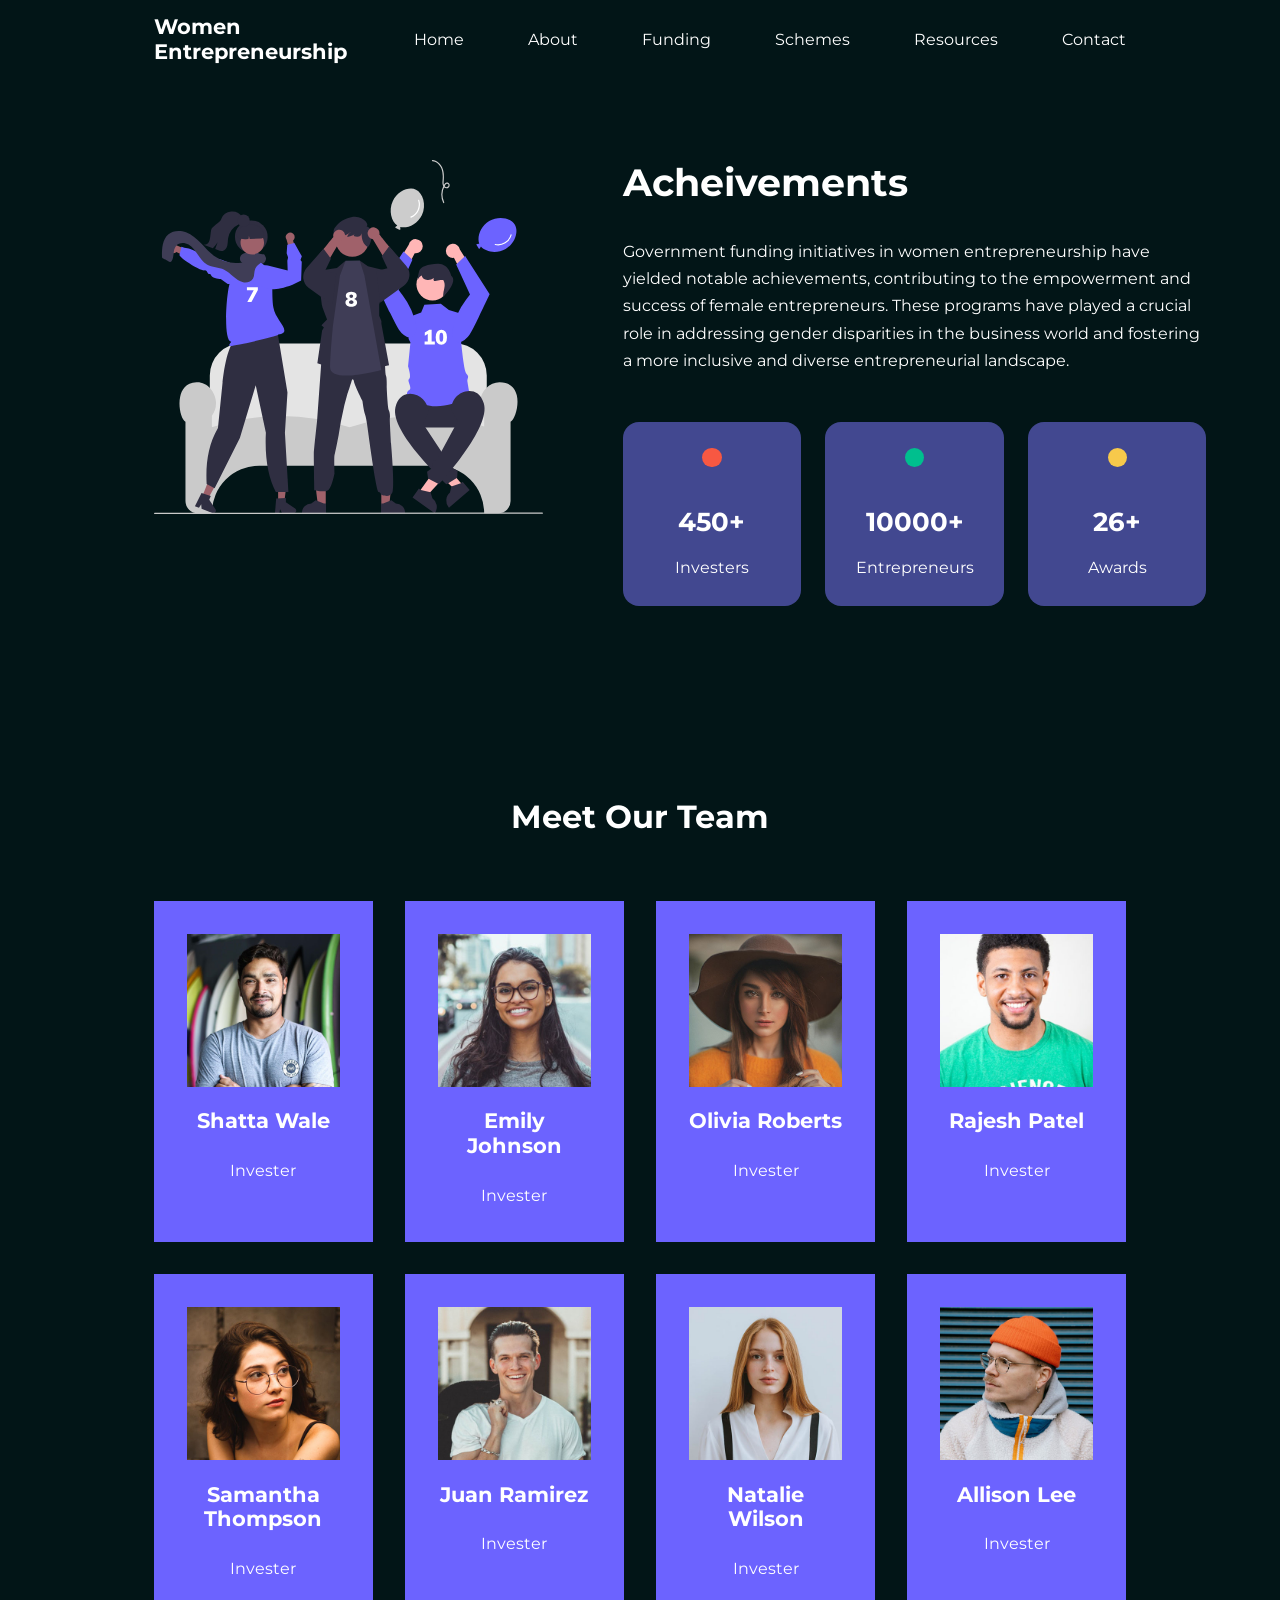
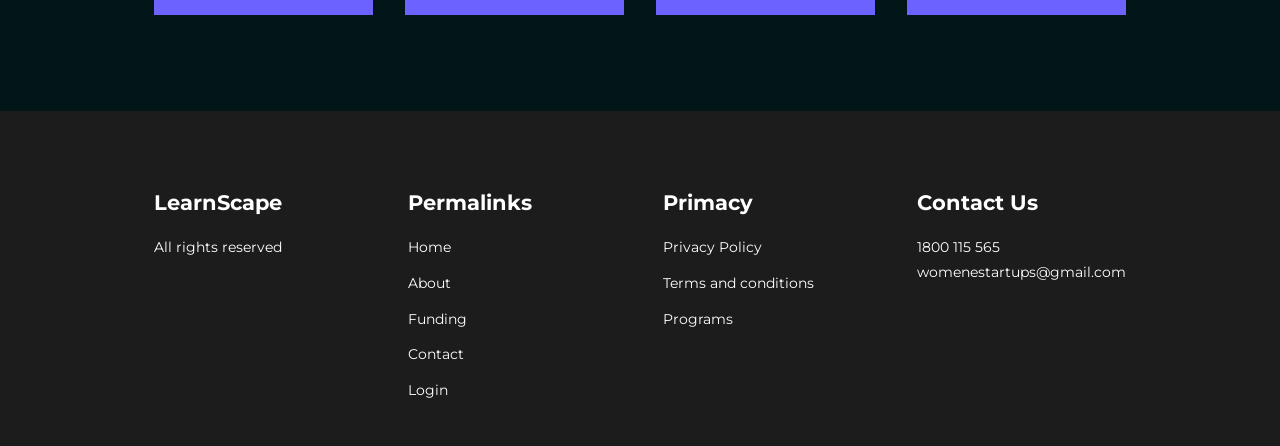
==== LearnScape/about.html @ 10efad9d "Add files via upload" ====
<!DOCTYPE html>
<html lang="en">
<head>
    <meta charset="UTF-8">
    <meta name="viewport" content="width=device-width, initial-scale=1.0">
    <title>About</title>
    <link rel="stylesheet" href="index.css">
    <link rel="stylesheet" href="about.css">
    <script src="main.js"></script>

            <!--FAV ICONS-->
    <link rel="stylesheet" href="https://unicons.iconscout.com/release/v4.0.8/css/line.css">

        <!--GOOGLE FONTS (MONTESERRAT)-->
    <link rel="preconnect" href="https://fonts.googleapis.com">
    <link rel="preconnect" href="https://fonts.gstatic.com" crossorigin>
    <link href="https://fonts.googleapis.com/css2?family=Montserrat:wght@300;400;500;600;700;800;900&display=swap" rel="stylesheet">



</head>
<body>
                                <!--   NAVBAR    -->
    <nav>
        <div class="container nav__container">
            <a href="index.html"><h4>Women Entrepreneurship</h4></a>
            <ul class="nav__menu">
                <li><a href="index.html">Home</a></li>
                <li><a href="about.html">About</a></li>
                <li><a href="courses.html">Funding</a></li>
                <li><a href="contact.html">Schemes</a></li>
                <li><a href="login.html">Resources</a></li>
                <li><a href="login.html">Contact</a></li>
            </ul>    
        </div>
    </nav>

                                <!--    ACHEIVEMENTS   -->
    
    <section class="about__acheivements">
        <div class="container about__acheivements-container">
            <div class="about__acheivements-left">               
                 <img src="./images/about achievements.svg">
            </div>
            <div class="about__acheivements-left"> 
                <h1>Acheivements</h1> 
                <p>
                    Government funding initiatives in women entrepreneurship have yielded notable achievements, contributing to the empowerment and success of female entrepreneurs. These programs have played a crucial role in addressing gender disparities in the business world and fostering a more inclusive and diverse entrepreneurial landscape.
                </p>
                <div class="acheivements__cards">
                    <article class="acheivement__card">
                        <span class="acheivement__icon">
                            <i class="uil uil-video"></i>
                        </span>
                        <h3>450+</h3>
                        <p>Investers</p>
                    </article>

                    <article class="acheivement__card">
                        <span class="acheivement__icon">
                            <i class="uil uil-users-alt"></i>
                        </span>
                        <h3>10000+</h3>
                        <p>Entrepreneurs</p>
                    </article>

                    <article class="acheivement__card">
                        <span class="acheivement__icon">
                            <i class="uil uil-trophy"></i>
                        </span>
                        <h3>26+</h3>
                        <p>Awards</p>
                    </article>

                </div>             
            </div>
        </div>
    </section>

                                <!--    TUTORS     -->

    <section class="team">
        <h2>Meet Our Team</h2>
        <div class="container team__container">
            <article class="team__member">
                <div class="team__member-image">
                    <img src="images/tm1.jpg">
                </div>
                <div class="team__member-info">
                    <h4>Shatta Wale</h4>
                    <p>Invester</p>
                </div>
                <div class="team__member-socials">
                    <a href="https://instagram.com" target="_blank"><i class="uil uil-instagram"></i></a>
                    <a href="https://twitter.com" target="_blank"><i class="uil uil-twitter"></i></a>
                    <a href="https://linkedin.com" target="_blank"><i class="uil uil-linkedin"></i></a>
                </div>
            </article>

            <article class="team__member">
                <div class="team__member-image">
                    <img src="images/tm2.jpg">
                </div>
                <div class="team__member-info">
                    <h4> Emily Johnson</h4>
                    <p>Invester</p>
                </div>
                <div class="team__member-socials">
                    <a href="https://instagram.com" target="_blank"><i class="uil uil-instagram"></i></a>
                    <a href="https://twitter.com" target="_blank"><i class="uil uil-twitter"></i></a>
                    <a href="https://linkedin.com" target="_blank"><i class="uil uil-linkedin"></i></a>
                </div>
            </article>

            <article class="team__member">
                <div class="team__member-image">
                    <img src="images/tm3.jpg">
                </div>
                <div class="team__member-info">
                    <h4>Olivia Roberts</h4>
                    <p>Invester</p>
                </div>
                <div class="team__member-socials">
                    <a href="https://instagram.com" target="_blank"><i class="uil uil-instagram"></i></a>
                    <a href="https://twitter.com" target="_blank"><i class="uil uil-twitter"></i></a>
                    <a href="https://linkedin.com" target="_blank"><i class="uil uil-linkedin"></i></a>
                </div>
            </article>

            <article class="team__member">
                <div class="team__member-image">
                    <img src="images/tm4.jpg">
                </div>
                <div class="team__member-info">
                    <h4> Rajesh Patel</h4>
                    <p>Invester</p>
                </div>
                <div class="team__member-socials">
                    <a href="https://instagram.com" target="_blank"><i class="uil uil-instagram"></i></a>
                    <a href="https://twitter.com" target="_blank"><i class="uil uil-twitter"></i></a>
                    <a href="https://linkedin.com" target="_blank"><i class="uil uil-linkedin"></i></a>
                </div>
            </article>

            <article class="team__member">
                <div class="team__member-image">
                    <img src="images/tm5.jpg">
                </div>
                <div class="team__member-info">
                    <h4>Samantha Thompson</h4>
                    <p>Invester</p>
                </div>
                <div class="team__member-socials">
                    <a href="https://instagram.com" target="_blank"><i class="uil uil-instagram"></i></a>
                    <a href="https://twitter.com" target="_blank"><i class="uil uil-twitter"></i></a>
                    <a href="https://linkedin.com" target="_blank"><i class="uil uil-linkedin"></i></a>
                </div>
            </article>

            <article class="team__member">
                <div class="team__member-image">
                    <img src="images/tm6.jpg">
                </div>
                <div class="team__member-info">
                    <h4>Juan Ramirez</h4>
                    <p>Invester</p>
                </div>
                <div class="team__member-socials">
                    <a href="https://instagram.com" target="_blank"><i class="uil uil-instagram"></i></a>
                    <a href="https://twitter.com" target="_blank"><i class="uil uil-twitter"></i></a>
                    <a href="https://linkedin.com" target="_blank"><i class="uil uil-linkedin"></i></a>
                </div>
            </article>

            <article class="team__member">
                <div class="team__member-image">
                    <img src="images/tm7.jpg">
                </div>
                <div class="team__member-info">
                    <h4>Natalie Wilson</h4>
                    <p>Invester</p>
                </div>
                <div class="team__member-socials">
                    <a href="https://instagram.com" target="_blank"><i class="uil uil-instagram"></i></a>
                    <a href="https://twitter.com" target="_blank"><i class="uil uil-twitter"></i></a>
                    <a href="https://linkedin.com" target="_blank"><i class="uil uil-linkedin"></i></a>
                </div>
            </article>

            <article class="team__member">
                <div class="team__member-image">
                    <img src="images/tm8.jpg">
                </div>
                <div class="team__member-info">
                    <h4>Allison Lee</h4>
                    <p>Invester</p>
                </div>
                <div class="team__member-socials">
                    <a href="https://instagram.com" target="_blank"><i class="uil uil-instagram"></i></a>
                    <a href="https://twitter.com" target="_blank"><i class="uil uil-twitter"></i></a>
                    <a href="https://linkedin.com" target="_blank"><i class="uil uil-linkedin"></i></a>
                </div>
            </article>


        </div>
    </section>

                                <!--   FOOTER   -->

    <footer class="footer">
        <div class="container footer__container">
            <div class="footer__1">
                <a href="index.html" class="footer__logo"><h4>LearnScape</h4></a>
                <p>All rights reserved</p>
            </div>
            <div class="footer__2">
                <h4>Permalinks</h4>
                <ul class="permalinks">
                    <li><a href="index.html">Home</a></li>
                    <li><a href="about.html">About</a></li>
                    <li><a href="courses.html">Funding</a></li>
                    <li><a href="contact.html">Contact</a></li>
                    <li><a href="login.html">Login</a></li>
                </ul>
            </div>
            <div class="footer__3">
                <h4>Primacy</h4>
                <ul class="privacy">
                    <li><a href="#">Privacy Policy</a></li>
                    <li><a href="#">Terms and conditions</a></li>
                    <li><a href="#">Programs</a></li>
                </ul>           
            </div>
            <div class="footer__4">
                <h4>Contact Us</h4>
                <p>1800 115 565</p>
                <p>womenestartups@gmail.com</p>
                <ul class="footer__socials">
                    <li><a href="#"><i class="uil uil-facebook-f"></i></a></li>
                    <li><a href="#"><i class="uil uil-instagram-alt"></i></a></li>
                    <li><a href="#"><i class="uil uil-twitter"></i></a></li>
                    <li><a href="#"><i class="uil uil-linkedin"></i></a></li>
                </ul>
            </div>
        </div>
    </footer>

</body>
</html>
---- LearnScape/index.css ----
*{
    margin: 0;
    padding: 0;
    border: 0;
    box-sizing: 0;
    list-style: none;
    outline: 0;
    text-decoration: none;
}

:root {
    --color-bg: linear-gradient(90deg, rgba(0, 0, 0, 1) 0%, rgba(2, 21, 23, 1) 50%, rgba(2, 43, 76, 1) 100%);
    --color-white: white;
    --color-orange: orange;
    --color-black: black;
    --color-btn: chartreuse;
    --color-red: rgb(255, 2, 2);
    --color-bg1: rgba(2, 21, 23, 1);
    --color-primary: linear-gradient(90deg, rgba(202, 202, 202, 0.98) 0%, rgba(232, 232, 232, 1) 50%, rgba(255, 255, 255, 1) 100%);
    --color-bg2: #1f2641;
    --color-sec: #424890;
    --color-bg3: #6c63ff;
    --color-green: #00bf8e;
    --color-yellow: #f7c94b;
    --color-lred: #f75842;


    


    --container-width-lg: 76%;
    --container-width-md: 90%;
    --container-width-sm: 94%;
    --transition: all 500ms ease;
}

body{
    font-family: 'Montserrat', sans-serif;
    line-height: 1.7;
    color: var(--color-white);
    background: var(--color-bg1);
}
.container{
    width: var(--container-width-lg);
    margin: 0 auto;
}

section{
    padding: 6rem 0;        /* 1rem = 16px */
}

h1, h2, h3, h4, h5{
    line-height: 1.2;
}

h1{
    font-size: 2.4rem;
}

h2{
    font-size: 2rem;
}

h3{
    font-size: 1.6rem;
}

h4{
    font-size: 1.3rem;
}

a{
    color: var(--color-white);
}

img{
    width: 100%;
    display: block;
    object-fit: cover;
}

.btn{
    display: inline-block;
    padding: 1rem 2rem;
    background: var(--color-white);
    color: var(--color-black);
    border: solid 1px transparent;
    border-radius: 40px;
    transition: var(--transition);
}

.btn:hover{
    background: transparent;
    border-color: var(--color-red);
    color: var(--color-btn);
}

.btn-primary{
    background-color: var(--color-red);
    color: var(--color-white);
}

/********* NAVBAR *************/
nav{
    background: transparent;
    width: 100vw;
    height: 5rem;
    top: 0;
    z-index: 11;
    position: fixed;
}

.nav__container{
    height: 100%;
    display: flex;
    justify-content: space-between;
    align-items: center;
}

.nav__menu{
    display: flex;
    align-items: center;
    gap: 4rem;
}

.nav__menu a{
    font-size: 1rem;
    transition: var(--transition);
}
.nav__menu a:hover{
    color: var(--color-orange)
}

.window-scroll{
    background: rgba(19, 18, 18, 0.9);
    box-shadow: 0 1rem 2rem rgba(0, 0, 0, 0.2);
}


/******************* HEADER *************************/
header{
    position: relative;
    height: 70vh;
    top: 8rem;
    margin-bottom: 13rem;
    overflow: hidden;
}

.header__container{
    display: grid;
    grid-template-columns: 1fr 1fr;
    align-items: center;
    gap: 5rem;
    height: 100%;
}

.header__left p{
    margin: 2rem 0 1.5rem;
}

.header__left-people{
    width: 100%;
    display: flex;
    justify-content: flex-start;
    align-items: center;
    margin-top: 2rem;
    gap: 1rem;
    margin-bottom: 5rem;
}

.header__left-people img{
    width: 181.79px;
    height: 38px;
}

/***************  CATEGORIES   *******************/
.categories{
    background: var(--color-black);
    height: 18rem;
}

.categories h1{
    line-height: 1rem;
    margin-bottom: 5rem;
}

.categories__container{
    display: grid;
    grid-template-columns: 60% 40%;
    gap: 8rem;
}

.categories__left{
    display: grid;
    grid-template-columns: repeat(3, 1fr);
    gap: 1.5rem;
    margin-top: 2rem;
}

.category{
    background: var(--color-primary);
    padding: 1rem;
    border-radius: 2rem;
    transition: var(--transition);
    color: rgb(22, 18, 18);
    border: 2px solid white;
    text-align: center;
}

.categories__right{
    margin-right: 4rem;
}

.categories__right p{
    margin: 1rem 0 3rem;
}

.category__icon{    
    border: 1px solid black;
    padding: 0.7rem;
    border-radius: 0.9rem;

}

.category h5{
    margin: 2rem 0 1rem;
}

.category p{
    font-size: 0.85rem;
}

.category:hover{
    scale: 1.1;
    box-shadow: 0, 3rem, 3rem var(--color-bg2);
}

/*********************  FAQ  **********************/
.faqs{
    background: rgb(5, 5, 38);
    box-shadow: inset 0 0 3rem rgba(0, 0, 0, 0.5);
}

.faqs h2{
    margin-top: 5rem;
    text-align: center;
    margin-bottom: 3rem;
}

.faq{
    padding: 2rem;
    display: flex;
    align-items: center;
    height: fit-content;
    gap: 2rem;
    background: var(--color-sec);
    cursor: pointer;
    margin-top: 2rem;
}

.faqs__container{
    display: grid;
    grid-template-columns: 1fr 1fr;
    gap: 1rem;
}

.faq h4{
    font-size: 1rem;
    line-height: 2.2;
}

.faq__icon{
    align-self: flex-start;
    font-size: 1.2 rem;
}

.faq p{
    margin: 0.8rem;
    display: none;
}


.faq.open p{
    display: block;
}


/********************   TESTIMONIALS  **************************/

.testimonials__container{
    overflow-x: hidden;
    position: relative;
    margin-bottom: 5rem;
}

.testimonials__container h2{
    text-align: center;
    margin-bottom: 5rem;
}

.testimonial{
    padding-top: 2rem;
}

.avatar{
    width: 6rem;
    height: 6rem;
    border-radius: 50%;
    overflow: hidden;
    margin: 0 auto 1rem;
    border: 0.5rem solid rgb(155, 18, 200);
}

.testimonial__info{
    text-align: center;
}

.testimonial__body{
    background: var(--color-orange);
    padding: 2rem;
    margin-top: 3rem;
    position: relative;
}

.testimonial__body::before{
    content: "";
    background: linear-gradient(135deg, transparent, var(--color-orange), var(--color-orange), var(--color-orange));
    display: block;
    width: 3rem;
    height: 3rem;
    position: absolute;
    left: 50%;
    top: -1.5rem;
    transform: rotate(45deg);
}

/******************  TRUSTED BY   *****************/
.trust{
    background: rgb(38, 5, 38);

}

.trust__container h2{
    text-align: center;
    margin-bottom: 5rem;
}

.trust__image{
    display: flex;
    justify-content: space-between;
    gap: 5rem;
}

.trust__image img{
    width: 200px;
    height: 45px;
}

/*******************  FOOTER    *****************/
footer{
    background: rgb(29, 28, 28);
    padding-top: 5rem;
    font-size: 0.9rem;
    padding-bottom: 2rem;
}

.footer__container{
    display: grid;
    grid-template-columns: repeat(4 ,1fr);
    gap: 5rem;
}

.footer__container > div h4{
    margin-bottom: 1.2rem;
}

.footer__1 p{
    margin: 0 0 2rem;
}

footer ul li{
    margin-bottom: 0.7rem;
}

footer ul li a:hover{
    text-decoration: underline;
}

.footer__socials{
    display: flex;
    gap: 1rem;
    font-size: 1.2rem;
    margin-top: 2rem;
}
---- LearnScape/about.css ----
/*************    ACHEIVEMENTS     **************/

.about__acheivements{
    padding-top: 10rem;
}

.about__acheivements-left h1{
    padding-bottom: 2rem;
}


.about__acheivements-container{
    display: grid;
    grid-template-columns: 40% 60%;
    gap: 5rem;
}

.about__acheivements-right > p{
    margin: 1.6rem 0 2.5rem;
}

.acheivements__cards{
    display: grid;
    grid-template-columns: repeat(3, 1fr);
    margin-top: 3rem;
    gap: 1.5rem;
}

.acheivement__card{
    background: var(--color-sec);
    padding: 1.6rem;
    border-radius: 1rem;
    text-align: center;
    transition: var(--transition);
}

.acheivement__card:hover{
    background: var(--color-bg2);
    box-shadow: 0 3rem 3rem rgba(0, 0, 0, 0.3);
}

.acheivement__icon{
    background: var(--color-lred);
    padding: 0.6rem;
    border-radius: 1rem;
    display: inline-block;
    margin-bottom: 2rem;
    font-size: 2rem;
}

.acheivement__card:nth-child(2)
.acheivement__icon{
    background: var(--color-green);
}

.acheivement__card:nth-child(3)
.acheivement__icon{
    background: var(--color-yellow);
}

.acheivement__card p{
    margin-top: 1rem;
}

/************    TEAM      ****************/
.team h2{
    text-align: center;
    padding-bottom: 4rem;
}
.team__container{
    display: grid;
    grid-template-columns: repeat(4, 1fr);
    gap: 2rem;
}

.team__member{
    background: var(--color-bg3);
    padding: 2rem;
    border: 1px solid transparent;
    transition: var(--transition);
    position: relative;
    overflow: hidden;

}

.team__member:hover{
    background: transparent;
    border-color: var(--color-bg3);
}

.team__member-info *{
    text-align: center;
    margin-top: 1.4rem;
}

.team__member-socials{
    position: absolute;
    top: 50%;
    right: -100%;
    display: flex;
    flex-direction: column;
    transform: translateY(-50%);
    background: var(--color-bg2);
    border-radius: 2rem 0 0 1rem;
    transition: var(--transition);
}

.team__member:hover 
.team__member-socials{
    right: 0;
}

.team__member-socials a{
    padding: 1rem;
}
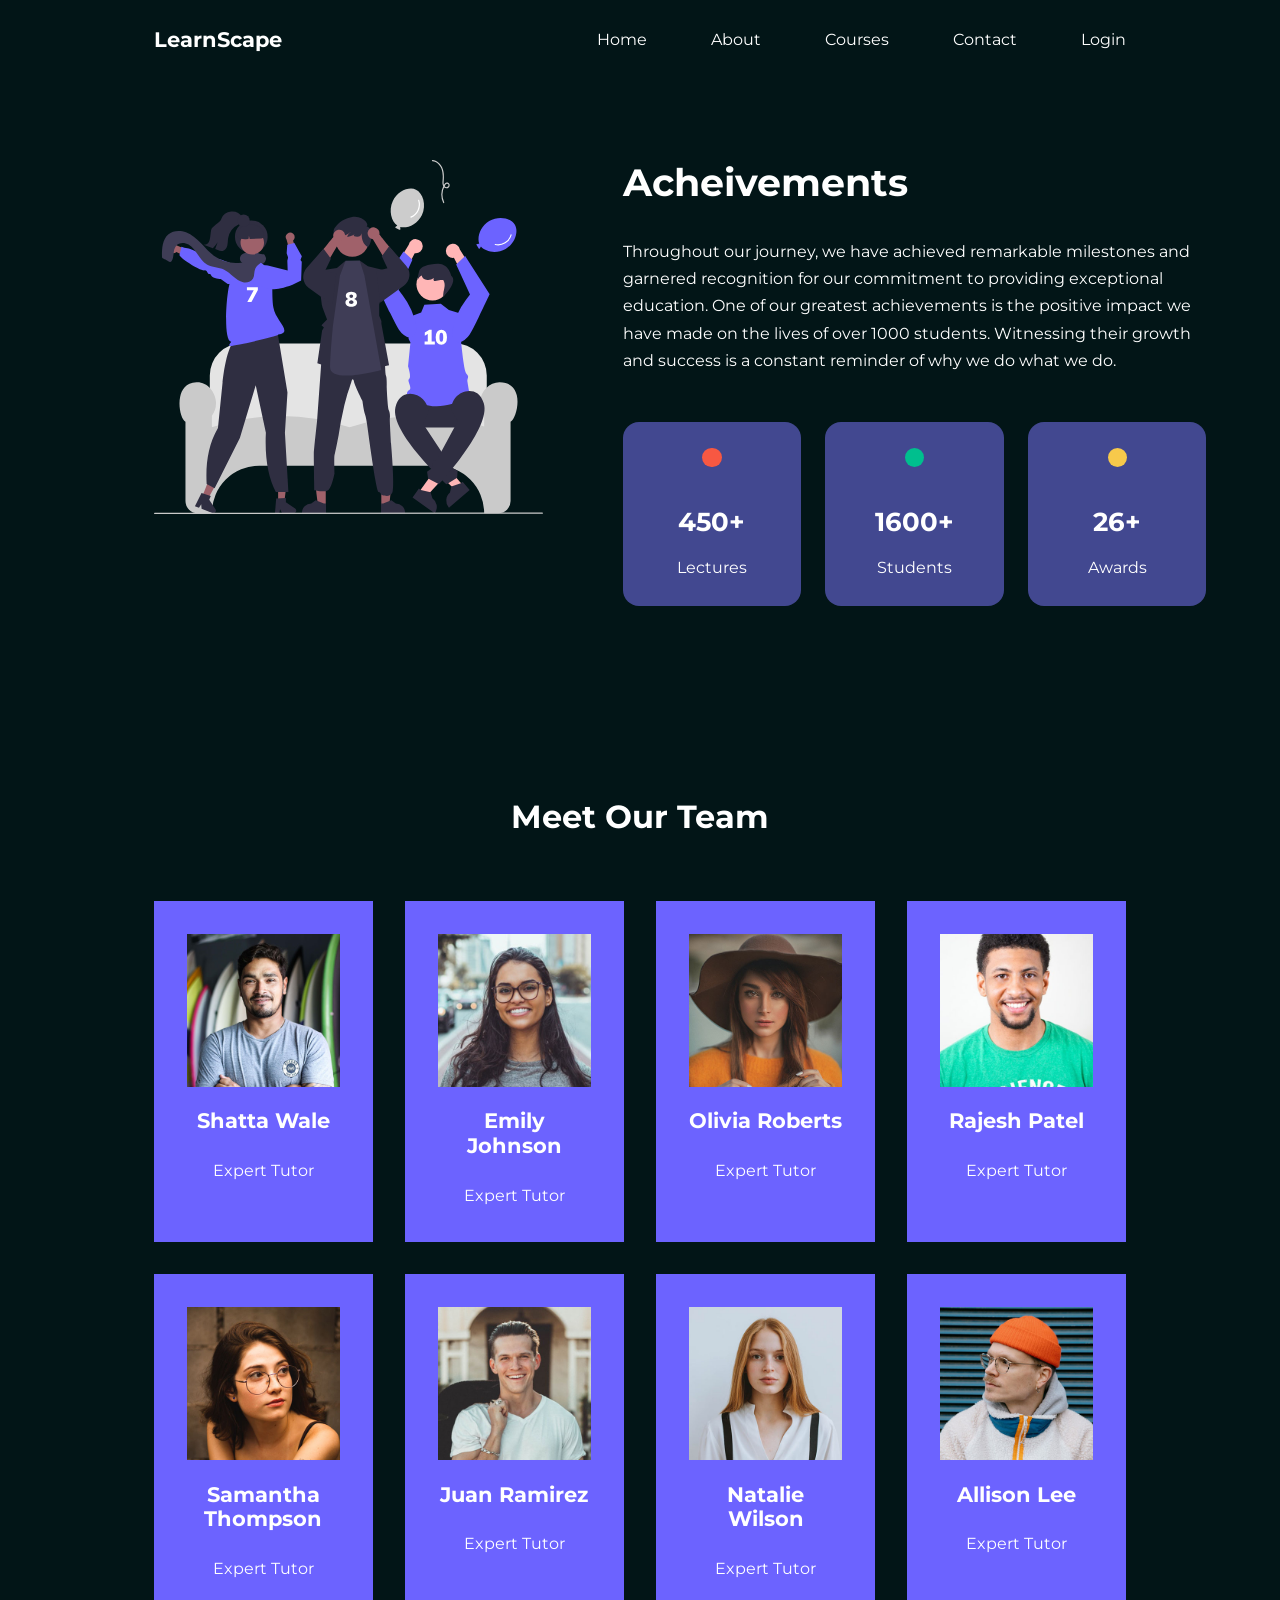
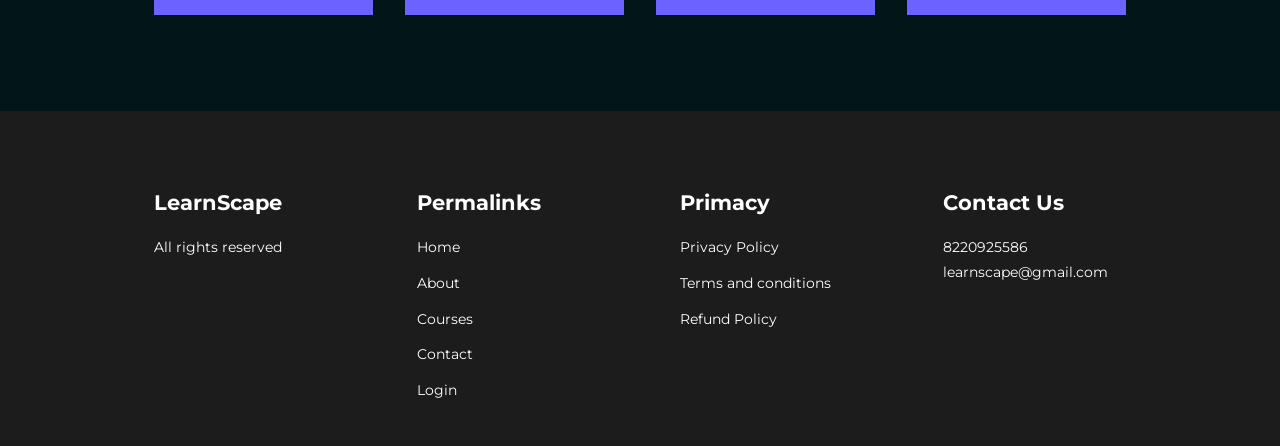
==== commit efefb009: "Add files via upload" ====
--- a/LearnScape/about.html
+++ b/LearnScape/about.html
@@ -23,14 +23,13 @@
                                 <!--   NAVBAR    -->
     <nav>
         <div class="container nav__container">
-            <a href="index.html"><h4>Women Entrepreneurship</h4></a>
+            <a href="index.html"><h4>LearnScape</h4></a>
             <ul class="nav__menu">
                 <li><a href="index.html">Home</a></li>
                 <li><a href="about.html">About</a></li>
-                <li><a href="courses.html">Funding</a></li>
-                <li><a href="contact.html">Schemes</a></li>
-                <li><a href="login.html">Resources</a></li>
-                <li><a href="login.html">Contact</a></li>
+                <li><a href="courses.html">Courses</a></li>
+                <li><a href="contact.html">Contact</a></li>
+                <li><a href="login.html">Login</a></li>
             </ul>    
         </div>
     </nav>
@@ -45,7 +44,7 @@
             <div class="about__acheivements-left"> 
                 <h1>Acheivements</h1> 
                 <p>
-                    Government funding initiatives in women entrepreneurship have yielded notable achievements, contributing to the empowerment and success of female entrepreneurs. These programs have played a crucial role in addressing gender disparities in the business world and fostering a more inclusive and diverse entrepreneurial landscape.
+                    Throughout our journey, we have achieved remarkable milestones and garnered recognition for our commitment to providing exceptional education. One of our greatest achievements is the positive impact we have made on the lives of over 1000 students. Witnessing their growth and success is a constant reminder of why we do what we do.
                 </p>
                 <div class="acheivements__cards">
                     <article class="acheivement__card">
@@ -53,15 +52,15 @@
                             <i class="uil uil-video"></i>
                         </span>
                         <h3>450+</h3>
-                        <p>Investers</p>
+                        <p>Lectures</p>
                     </article>
 
                     <article class="acheivement__card">
                         <span class="acheivement__icon">
                             <i class="uil uil-users-alt"></i>
                         </span>
-                        <h3>10000+</h3>
-                        <p>Entrepreneurs</p>
+                        <h3>1600+</h3>
+                        <p>Students</p>
                     </article>
 
                     <article class="acheivement__card">
@@ -88,7 +87,7 @@
                 </div>
                 <div class="team__member-info">
                     <h4>Shatta Wale</h4>
-                    <p>Invester</p>
+                    <p>Expert Tutor</p>
                 </div>
                 <div class="team__member-socials">
                     <a href="https://instagram.com" target="_blank"><i class="uil uil-instagram"></i></a>
@@ -103,7 +102,7 @@
                 </div>
                 <div class="team__member-info">
                     <h4> Emily Johnson</h4>
-                    <p>Invester</p>
+                    <p>Expert Tutor</p>
                 </div>
                 <div class="team__member-socials">
                     <a href="https://instagram.com" target="_blank"><i class="uil uil-instagram"></i></a>
@@ -118,7 +117,7 @@
                 </div>
                 <div class="team__member-info">
                     <h4>Olivia Roberts</h4>
-                    <p>Invester</p>
+                    <p>Expert Tutor</p>
                 </div>
                 <div class="team__member-socials">
                     <a href="https://instagram.com" target="_blank"><i class="uil uil-instagram"></i></a>
@@ -133,7 +132,7 @@
                 </div>
                 <div class="team__member-info">
                     <h4> Rajesh Patel</h4>
-                    <p>Invester</p>
+                    <p>Expert Tutor</p>
                 </div>
                 <div class="team__member-socials">
                     <a href="https://instagram.com" target="_blank"><i class="uil uil-instagram"></i></a>
@@ -148,7 +147,7 @@
                 </div>
                 <div class="team__member-info">
                     <h4>Samantha Thompson</h4>
-                    <p>Invester</p>
+                    <p>Expert Tutor</p>
                 </div>
                 <div class="team__member-socials">
                     <a href="https://instagram.com" target="_blank"><i class="uil uil-instagram"></i></a>
@@ -163,7 +162,7 @@
                 </div>
                 <div class="team__member-info">
                     <h4>Juan Ramirez</h4>
-                    <p>Invester</p>
+                    <p>Expert Tutor</p>
                 </div>
                 <div class="team__member-socials">
                     <a href="https://instagram.com" target="_blank"><i class="uil uil-instagram"></i></a>
@@ -178,7 +177,7 @@
                 </div>
                 <div class="team__member-info">
                     <h4>Natalie Wilson</h4>
-                    <p>Invester</p>
+                    <p>Expert Tutor</p>
                 </div>
                 <div class="team__member-socials">
                     <a href="https://instagram.com" target="_blank"><i class="uil uil-instagram"></i></a>
@@ -193,7 +192,7 @@
                 </div>
                 <div class="team__member-info">
                     <h4>Allison Lee</h4>
-                    <p>Invester</p>
+                    <p>Expert Tutor</p>
                 </div>
                 <div class="team__member-socials">
                     <a href="https://instagram.com" target="_blank"><i class="uil uil-instagram"></i></a>
@@ -219,7 +218,7 @@
                 <ul class="permalinks">
                     <li><a href="index.html">Home</a></li>
                     <li><a href="about.html">About</a></li>
-                    <li><a href="courses.html">Funding</a></li>
+                    <li><a href="courses.html">Courses</a></li>
                     <li><a href="contact.html">Contact</a></li>
                     <li><a href="login.html">Login</a></li>
                 </ul>
@@ -229,13 +228,13 @@
                 <ul class="privacy">
                     <li><a href="#">Privacy Policy</a></li>
                     <li><a href="#">Terms and conditions</a></li>
-                    <li><a href="#">Programs</a></li>
+                    <li><a href="#">Refund Policy</a></li>
                 </ul>           
             </div>
             <div class="footer__4">
                 <h4>Contact Us</h4>
-                <p>1800 115 565</p>
-                <p>womenestartups@gmail.com</p>
+                <p>8220925586</p>
+                <p>learnscape@gmail.com</p>
                 <ul class="footer__socials">
                     <li><a href="#"><i class="uil uil-facebook-f"></i></a></li>
                     <li><a href="#"><i class="uil uil-instagram-alt"></i></a></li>
